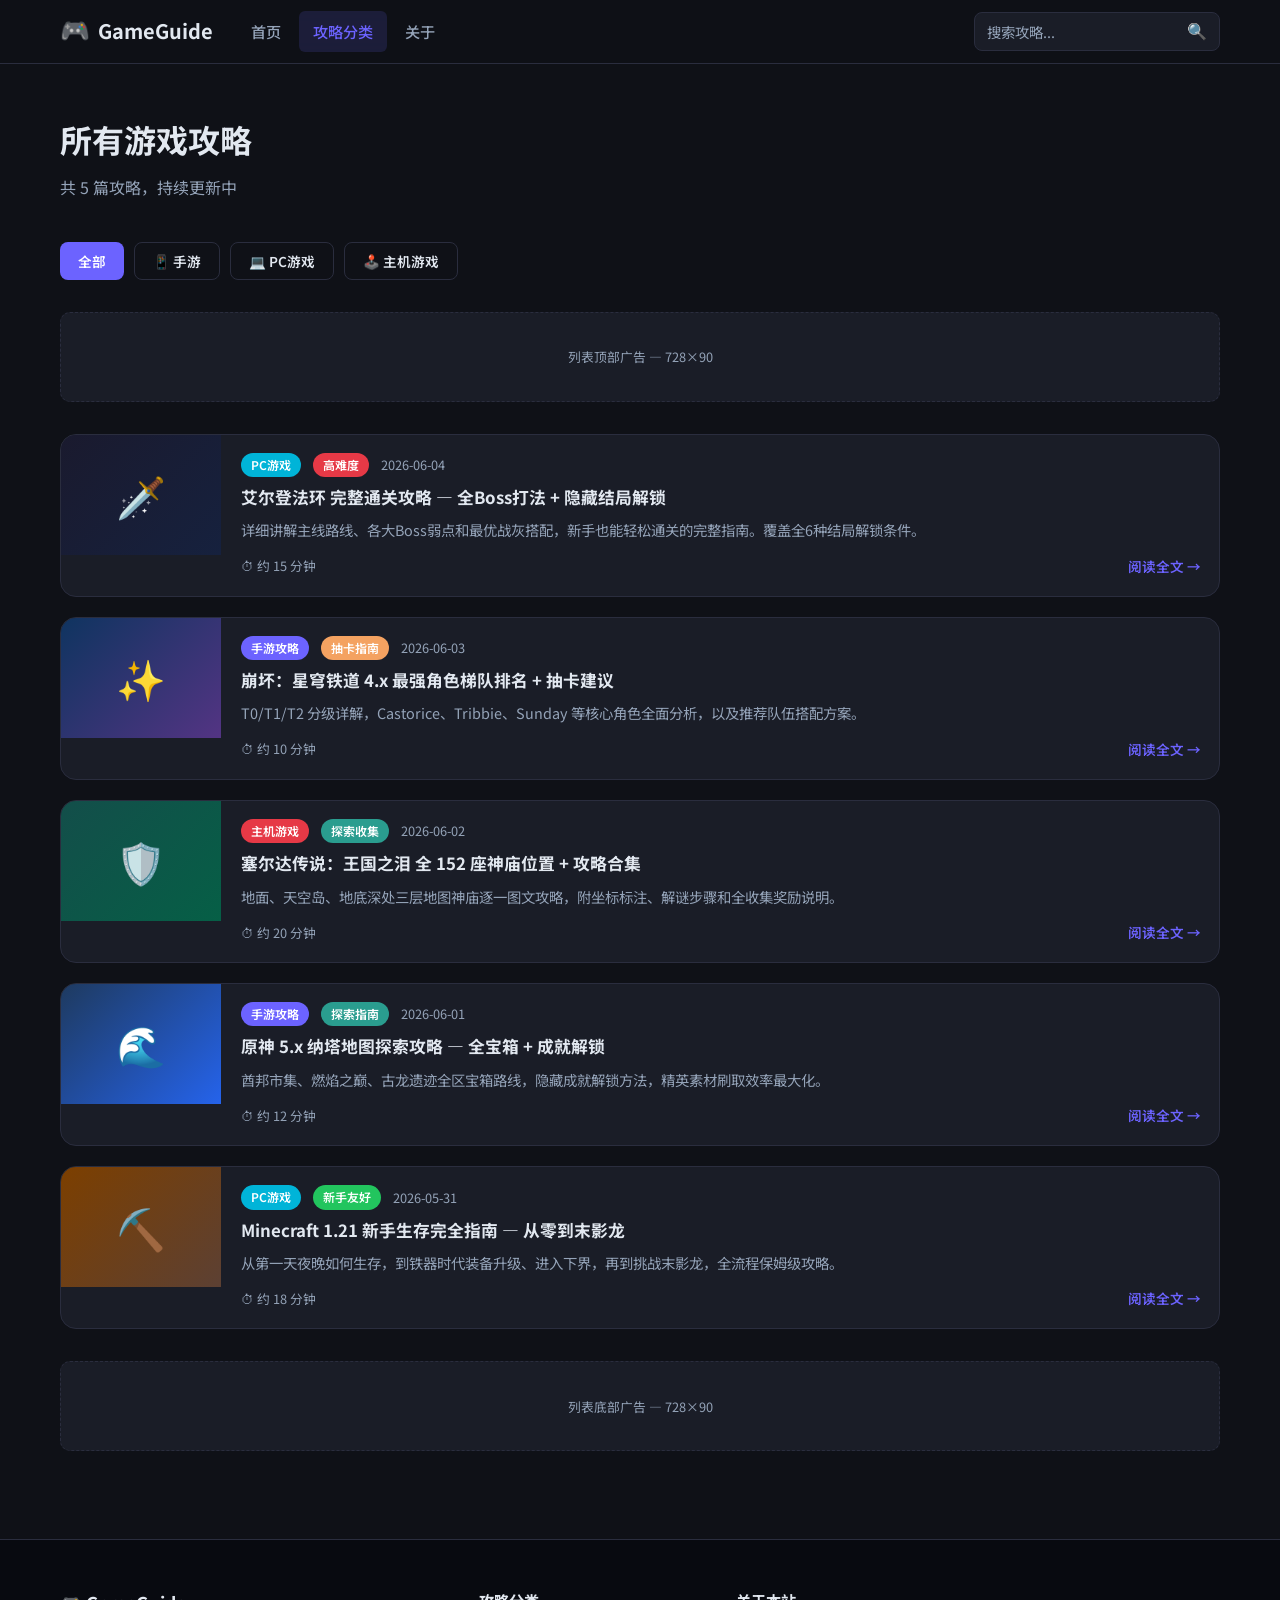
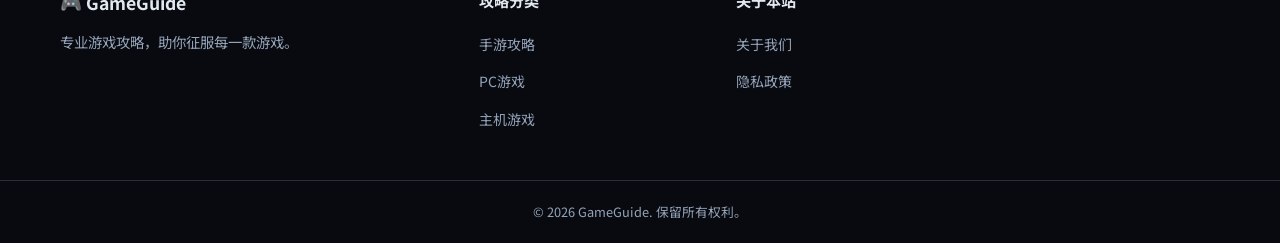
==== guides/index.html @ 256dbe65 "init: game guide website with 5 real guides" ====
<!DOCTYPE html>
<html lang="zh-CN">
<head>
  <meta charset="UTF-8" />
  <meta name="viewport" content="width=device-width, initial-scale=1.0" />
  <meta name="description" content="GameGuide 所有游戏攻略汇总 — 手游、PC、主机三大平台，通关攻略、角色培养、隐藏任务、装备推荐一站搞定。" />
  <meta name="keywords" content="游戏攻略大全,手游攻略,PC游戏攻略,主机游戏攻略" />
  <title>所有攻略 | GameGuide 游戏攻略站</title>
  <link rel="stylesheet" href="../css/style.css" />
  <link href="https://fonts.googleapis.com/css2?family=Noto+Sans+SC:wght@400;500;700&display=swap" rel="stylesheet" />
</head>
<body>

<header class="site-header">
  <div class="container header-inner">
    <a href="../index.html" class="logo"><span class="logo-icon">🎮</span><span class="logo-text">GameGuide</span></a>
    <nav class="main-nav" id="mainNav">
      <ul>
        <li><a href="../index.html">首页</a></li>
        <li class="has-dropdown"><a href="index.html" class="active">攻略分类</a>
          <ul class="dropdown">
            <li><a href="mobile.html">手游攻略</a></li>
            <li><a href="pc.html">PC游戏</a></li>
            <li><a href="console.html">主机游戏</a></li>
            <li><a href="rpg.html">角色扮演</a></li>
          </ul>
        </li>
        <li><a href="../about.html">关于</a></li>
      </ul>
    </nav>
    <div class="header-actions">
      <div class="search-box">
        <input type="search" placeholder="搜索攻略..." id="searchInput" aria-label="搜索" />
        <button type="button" aria-label="搜索">🔍</button>
      </div>
      <button class="nav-toggle" id="navToggle" aria-label="菜单">☰</button>
    </div>
  </div>
</header>

<div class="container" style="padding:48px 20px 64px">
  <h1 style="font-size:2rem;margin-bottom:8px">所有游戏攻略</h1>
  <p style="color:var(--text-muted);margin-bottom:40px">共 5 篇攻略，持续更新中</p>

  <!-- 分类筛选 -->
  <div style="display:flex;gap:10px;flex-wrap:wrap;margin-bottom:32px">
    <button class="btn btn-primary" style="padding:8px 18px;font-size:.85rem" onclick="filterGuides('all')">全部</button>
    <button class="btn btn-outline" style="padding:8px 18px;font-size:.85rem" onclick="filterGuides('mobile')">📱 手游</button>
    <button class="btn btn-outline" style="padding:8px 18px;font-size:.85rem" onclick="filterGuides('pc')">💻 PC游戏</button>
    <button class="btn btn-outline" style="padding:8px 18px;font-size:.85rem" onclick="filterGuides('console')">🕹️ 主机游戏</button>
  </div>

  <div class="ad-unit ad-banner" style="margin-bottom:32px"><div class="ad-placeholder">列表顶部广告 — 728×90</div></div>

  <div class="article-list" id="guideList">

    <article class="article-card" data-category="pc">
      <a href="elden-ring-guide.html" class="article-thumb-link">
        <div class="article-thumb" style="background:linear-gradient(135deg,#1a1a2e,#16213e)"><span class="thumb-icon">🗡️</span></div>
      </a>
      <div class="article-body">
        <div class="article-meta"><span class="tag tag-pc">PC游戏</span><span class="tag" style="background:#e63946">高难度</span><time datetime="2026-06-04">2026-06-04</time></div>
        <h3><a href="elden-ring-guide.html">艾尔登法环 完整通关攻略 — 全Boss打法 + 隐藏结局解锁</a></h3>
        <p>详细讲解主线路线、各大Boss弱点和最优战灰搭配，新手也能轻松通关的完整指南。覆盖全6种结局解锁条件。</p>
        <div class="article-footer"><span class="read-time">⏱ 约 15 分钟</span><a href="elden-ring-guide.html" class="read-more">阅读全文 →</a></div>
      </div>
    </article>

    <article class="article-card" data-category="mobile">
      <a href="honkai-starrail-guide.html" class="article-thumb-link">
        <div class="article-thumb" style="background:linear-gradient(135deg,#0f3460,#533483)"><span class="thumb-icon">✨</span></div>
      </a>
      <div class="article-body">
        <div class="article-meta"><span class="tag tag-mobile">手游攻略</span><span class="tag" style="background:#f4a261">抽卡指南</span><time datetime="2026-06-03">2026-06-03</time></div>
        <h3><a href="honkai-starrail-guide.html">崩坏：星穹铁道 4.x 最强角色梯队排名 + 抽卡建议</a></h3>
        <p>T0/T1/T2 分级详解，Castorice、Tribbie、Sunday 等核心角色全面分析，以及推荐队伍搭配方案。</p>
        <div class="article-footer"><span class="read-time">⏱ 约 10 分钟</span><a href="honkai-starrail-guide.html" class="read-more">阅读全文 →</a></div>
      </div>
    </article>

    <article class="article-card" data-category="console">
      <a href="zelda-totk-guide.html" class="article-thumb-link">
        <div class="article-thumb" style="background:linear-gradient(135deg,#134e4a,#065f46)"><span class="thumb-icon">🛡️</span></div>
      </a>
      <div class="article-body">
        <div class="article-meta"><span class="tag tag-console">主机游戏</span><span class="tag" style="background:#2a9d8f">探索收集</span><time datetime="2026-06-02">2026-06-02</time></div>
        <h3><a href="zelda-totk-guide.html">塞尔达传说：王国之泪 全 152 座神庙位置 + 攻略合集</a></h3>
        <p>地面、天空岛、地底深处三层地图神庙逐一图文攻略，附坐标标注、解谜步骤和全收集奖励说明。</p>
        <div class="article-footer"><span class="read-time">⏱ 约 20 分钟</span><a href="zelda-totk-guide.html" class="read-more">阅读全文 →</a></div>
      </div>
    </article>

    <article class="article-card" data-category="mobile">
      <a href="genshin-guide.html" class="article-thumb-link">
        <div class="article-thumb" style="background:linear-gradient(135deg,#1e3a5f,#2563eb)"><span class="thumb-icon">🌊</span></div>
      </a>
      <div class="article-body">
        <div class="article-meta"><span class="tag tag-mobile">手游攻略</span><span class="tag" style="background:#2a9d8f">探索指南</span><time datetime="2026-06-01">2026-06-01</time></div>
        <h3><a href="genshin-guide.html">原神 5.x 纳塔地图探索攻略 — 全宝箱 + 成就解锁</a></h3>
        <p>酋邦市集、燃焰之巅、古龙遗迹全区宝箱路线，隐藏成就解锁方法，精英素材刷取效率最大化。</p>
        <div class="article-footer"><span class="read-time">⏱ 约 12 分钟</span><a href="genshin-guide.html" class="read-more">阅读全文 →</a></div>
      </div>
    </article>

    <article class="article-card" data-category="pc">
      <a href="minecraft-guide.html" class="article-thumb-link">
        <div class="article-thumb" style="background:linear-gradient(135deg,#7c3f00,#5c4033)"><span class="thumb-icon">⛏️</span></div>
      </a>
      <div class="article-body">
        <div class="article-meta"><span class="tag tag-pc">PC游戏</span><span class="tag" style="background:#22c55e">新手友好</span><time datetime="2026-05-31">2026-05-31</time></div>
        <h3><a href="minecraft-guide.html">Minecraft 1.21 新手生存完全指南 — 从零到末影龙</a></h3>
        <p>从第一天夜晚如何生存，到铁器时代装备升级、进入下界，再到挑战末影龙，全流程保姆级攻略。</p>
        <div class="article-footer"><span class="read-time">⏱ 约 18 分钟</span><a href="minecraft-guide.html" class="read-more">阅读全文 →</a></div>
      </div>
    </article>

  </div>

  <div class="ad-unit ad-banner" style="margin-top:32px"><div class="ad-placeholder">列表底部广告 — 728×90</div></div>
</div>

<footer class="site-footer">
  <div class="container footer-inner">
    <div class="footer-brand"><a href="../index.html" class="logo">🎮 GameGuide</a><p>专业游戏攻略，助你征服每一款游戏。</p></div>
    <div class="footer-links">
      <div class="footer-col"><h4>攻略分类</h4><ul><li><a href="mobile.html">手游攻略</a></li><li><a href="pc.html">PC游戏</a></li><li><a href="console.html">主机游戏</a></li></ul></div>
      <div class="footer-col"><h4>关于本站</h4><ul><li><a href="../about.html">关于我们</a></li><li><a href="../privacy.html">隐私政策</a></li></ul></div>
    </div>
  </div>
  <div class="footer-bottom"><div class="container"><p>© 2026 GameGuide. 保留所有权利。</p></div></div>
</footer>

<script src="../js/main.js"></script>
<script>
function filterGuides(cat) {
  const cards = document.querySelectorAll('#guideList .article-card');
  cards.forEach(function(c) {
    if (cat === 'all' || c.dataset.category === cat) {
      c.style.display = 'flex';
    } else {
      c.style.display = 'none';
    }
  });
}
</script>
</body>
</html>
---- css/style.css ----
/* =====================================================
   GameGuide — 主样式文件
   配色: 深色主题 + 亮色强调
   ===================================================== */

/* --- Reset & Base --- */
*, *::before, *::after { box-sizing: border-box; margin: 0; padding: 0; }

:root {
  --primary:    #6c63ff;
  --primary-dk: #4f46e5;
  --accent:     #f4a261;
  --bg:         #0f1117;
  --bg-card:    #1a1d27;
  --bg-card-hv: #222639;
  --border:     #2a2d3e;
  --text:       #e2e8f0;
  --text-muted: #94a3b8;
  --text-link:  #818cf8;
  --success:    #22c55e;
  --tag-mobile: #6c63ff;
  --tag-pc:     #00b4d8;
  --tag-console:#e63946;
  --radius:     10px;
  --radius-lg:  16px;
  --shadow:     0 4px 20px rgba(0,0,0,.45);
  --font:       'Noto Sans SC', 'PingFang SC', 'Microsoft YaHei', sans-serif;
  --max-w:      1200px;
  --header-h:   64px;
}

html { scroll-behavior: smooth; font-size: 16px; }

body {
  font-family: var(--font);
  background: var(--bg);
  color: var(--text);
  line-height: 1.7;
  -webkit-font-smoothing: antialiased;
}

a { color: var(--text-link); text-decoration: none; }
a:hover { color: var(--primary); }
img { display: block; max-width: 100%; }
ul { list-style: none; }

/* --- Utilities --- */
.container { max-width: var(--max-w); margin: 0 auto; padding: 0 20px; }
.section { padding: 64px 0; }
.accent { color: var(--primary); }

/* ===================== HEADER ===================== */
.site-header {
  position: sticky; top: 0; z-index: 1000;
  background: rgba(15,17,23,.92);
  backdrop-filter: blur(12px);
  -webkit-backdrop-filter: blur(12px);
  border-bottom: 1px solid var(--border);
  height: var(--header-h);
}

.header-inner {
  display: flex; align-items: center; gap: 24px;
  height: 100%;
}

.logo {
  display: flex; align-items: center; gap: 8px;
  font-weight: 700; font-size: 1.25rem;
  color: var(--text) !important;
  white-space: nowrap;
}
.logo-icon { font-size: 1.5rem; font-family: 'Segoe UI Emoji','Apple Color Emoji','Noto Color Emoji','Twemoji Mozilla',sans-serif; }
.logo-text { color: var(--text); }

/* Navigation */
.main-nav { flex: 1; }
.main-nav > ul { display: flex; gap: 4px; align-items: center; }
.main-nav a {
  display: block; padding: 8px 14px;
  color: var(--text-muted); font-size: .95rem; font-weight: 500;
  border-radius: 6px; transition: all .2s;
}
.main-nav a:hover, .main-nav a.active {
  color: var(--text); background: rgba(108,99,255,.15);
}
.main-nav a.active { color: var(--primary); }

/* Dropdown */
.has-dropdown { position: relative; }
.dropdown {
  display: none; position: absolute; top: calc(100% + 8px); left: 0;
  background: var(--bg-card); border: 1px solid var(--border);
  border-radius: var(--radius); padding: 8px; min-width: 160px;
  box-shadow: var(--shadow); z-index: 100;
}
.dropdown li a { padding: 8px 12px; border-radius: 6px; font-size: .9rem; }
.has-dropdown:hover .dropdown { display: block; }

/* Header Actions */
.header-actions { display: flex; align-items: center; gap: 12px; }
.search-box {
  display: flex; align-items: center;
  background: var(--bg-card); border: 1px solid var(--border);
  border-radius: 8px; overflow: hidden; transition: border-color .2s;
}
.search-box:focus-within { border-color: var(--primary); }
.search-box input {
  background: none; border: none; outline: none;
  padding: 8px 12px; color: var(--text); font-size: .9rem;
  width: 200px; font-family: var(--font);
}
.search-box input::placeholder { color: var(--text-muted); }
.search-box button {
  background: none; border: none; cursor: pointer;
  padding: 8px 12px; color: var(--text-muted); font-size: 1rem;
  transition: color .2s;
}
.search-box button:hover { color: var(--primary); }
.nav-toggle { display: none; background: none; border: none; cursor: pointer; color: var(--text); font-size: 1.4rem; }

/* ===================== HERO ===================== */
.hero {
  background: linear-gradient(135deg, #0f1117 0%, #1a1d3a 50%, #0f1117 100%);
  border-bottom: 1px solid var(--border);
  padding: 72px 0 60px;
  position: relative; overflow: hidden;
}
.hero::before {
  content: '';
  position: absolute; inset: 0;
  background: radial-gradient(circle at 70% 50%, rgba(108,99,255,.12) 0%, transparent 60%);
  pointer-events: none;
}
.hero-inner { display: flex; align-items: center; justify-content: space-between; gap: 48px; }
.hero-text { flex: 1; max-width: 560px; }
.hero-text h1 { font-size: clamp(2rem, 4vw, 3rem); font-weight: 700; line-height: 1.2; margin-bottom: 20px; }
.hero-text p { color: var(--text-muted); font-size: 1.1rem; margin-bottom: 32px; max-width: 480px; }
.hero-cta { display: flex; gap: 16px; flex-wrap: wrap; }

/* Buttons */
.btn { display: inline-flex; align-items: center; padding: 12px 28px; border-radius: 8px; font-weight: 600; font-size: .95rem; transition: all .2s; cursor: pointer; border: none; font-family: var(--font); }
.btn-primary { background: var(--primary); color: #fff; }
.btn-primary:hover { background: var(--primary-dk); color: #fff; transform: translateY(-1px); box-shadow: 0 4px 15px rgba(108,99,255,.4); }
.btn-outline { background: transparent; color: var(--text); border: 1px solid var(--border); }
.btn-outline:hover { border-color: var(--primary); color: var(--primary); }

/* Hero Stats */
.hero-stats { display: flex; flex-direction: column; gap: 16px; }
.stat-card {
  background: var(--bg-card); border: 1px solid var(--border);
  border-radius: var(--radius); padding: 20px 28px;
  display: flex; flex-direction: column; align-items: center; text-align: center;
  min-width: 140px;
}
.stat-num { font-size: 2rem; font-weight: 700; color: var(--primary); line-height: 1; }
.stat-label { font-size: .85rem; color: var(--text-muted); margin-top: 4px; }

/* ===================== AD UNITS ===================== */
.ad-unit { margin: 24px 0; }
.ad-banner { text-align: center; }
.ad-placeholder {
  background: var(--bg-card); border: 1px dashed var(--border);
  color: var(--text-muted); font-size: .8rem;
  display: flex; align-items: center; justify-content: center;
  border-radius: var(--radius); height: 90px;
}
.ad-placeholder-square { height: 250px; }
.ad-inline .ad-placeholder { height: 80px; }

/* ===================== CATEGORIES ===================== */
.section-title {
  font-size: 1.6rem; font-weight: 700; margin-bottom: 32px;
  position: relative; padding-bottom: 12px;
}
.section-title::after {
  content: ''; position: absolute; bottom: 0; left: 0;
  width: 48px; height: 3px; background: var(--primary); border-radius: 2px;
}

.category-grid {
  display: grid;
  grid-template-columns: repeat(auto-fill, minmax(180px, 1fr));
  gap: 16px;
}
.category-card {
  background: var(--bg-card); border: 1px solid var(--border);
  border-radius: var(--radius-lg); padding: 28px 20px;
  display: flex; flex-direction: column; align-items: center; gap: 10px;
  text-align: center; transition: all .25s; color: var(--text) !important;
  position: relative; overflow: hidden;
}
.category-card::before {
  content: ''; position: absolute; top: 0; left: 0; right: 0; height: 3px;
  background: var(--cat-color, var(--primary));
}
.category-card:hover {
  border-color: var(--cat-color, var(--primary));
  transform: translateY(-3px); box-shadow: 0 8px 24px rgba(0,0,0,.3);
  background: var(--bg-card-hv);
}
.cat-icon { font-size: 2rem; }
.cat-name { font-weight: 600; font-size: .95rem; }
.cat-count { font-size: .8rem; color: var(--text-muted); }

/* ===================== CONTENT LAYOUT ===================== */
.content-layout {
  display: grid;
  grid-template-columns: 1fr 320px;
  gap: 32px; padding-top: 48px; padding-bottom: 64px;
  align-items: start;
}
.main-content .section-title { margin-bottom: 24px; }

/* Article Cards */
.article-list { display: flex; flex-direction: column; gap: 20px; }
.article-card {
  display: flex; gap: 20px;
  background: var(--bg-card); border: 1px solid var(--border);
  border-radius: var(--radius-lg); overflow: hidden;
  transition: all .25s;
}
.article-card:hover { border-color: var(--primary); box-shadow: 0 4px 20px rgba(108,99,255,.15); }
.article-thumb-link { flex-shrink: 0; }
.article-thumb {
  width: 160px; height: 120px;
  display: flex; align-items: center; justify-content: center;
}
.thumb-icon { font-size: 2.5rem; }
.article-body { padding: 18px 18px 18px 0; display: flex; flex-direction: column; justify-content: space-between; flex: 1; }
.article-meta { display: flex; align-items: center; gap: 12px; margin-bottom: 8px; }
.article-meta time { font-size: .8rem; color: var(--text-muted); }
.article-body h3 { font-size: 1.05rem; line-height: 1.5; margin-bottom: 8px; }
.article-body h3 a { color: var(--text); }
.article-body h3 a:hover { color: var(--primary); }
.article-body > p { font-size: .9rem; color: var(--text-muted); flex: 1; margin-bottom: 12px; display: -webkit-box; -webkit-line-clamp: 2; -webkit-box-orient: vertical; overflow: hidden; }
.article-footer { display: flex; align-items: center; justify-content: space-between; }
.read-time { font-size: .8rem; color: var(--text-muted); }
.read-more { font-size: .85rem; color: var(--primary); font-weight: 600; }
.read-more:hover { color: var(--accent); }

/* Tags */
.tag {
  display: inline-block; padding: 2px 10px;
  border-radius: 20px; font-size: .75rem; font-weight: 600; color: #fff;
}
.tag-mobile  { background: var(--tag-mobile); }
.tag-pc      { background: var(--tag-pc); }
.tag-console { background: var(--tag-console); }
.tag-rpg     { background: var(--accent); }

/* Pagination */
.pagination { display: flex; align-items: center; gap: 8px; margin-top: 32px; flex-wrap: wrap; }
.page-btn {
  display: flex; align-items: center; justify-content: center;
  width: 40px; height: 40px; border-radius: 8px;
  background: var(--bg-card); border: 1px solid var(--border);
  color: var(--text-muted); font-size: .9rem; transition: all .2s;
}
.page-btn:hover, .page-btn.active {
  background: var(--primary); border-color: var(--primary); color: #fff;
}
.page-next { width: auto; padding: 0 16px; }
.page-ellipsis { color: var(--text-muted); }

/* ===================== SIDEBAR ===================== */
.sidebar { position: sticky; top: calc(var(--header-h) + 16px); display: flex; flex-direction: column; gap: 24px; }
.widget {
  background: var(--bg-card); border: 1px solid var(--border);
  border-radius: var(--radius-lg); padding: 20px;
}
.widget-title { font-size: 1rem; font-weight: 700; margin-bottom: 16px; }

.hot-list { display: flex; flex-direction: column; gap: 12px; }
.hot-list li a {
  display: flex; align-items: center; gap: 10px;
  color: var(--text-muted); font-size: .9rem; transition: color .2s;
}
.hot-list li a:hover { color: var(--text); }
.rank {
  display: inline-flex; align-items: center; justify-content: center;
  width: 22px; height: 22px; border-radius: 4px;
  background: var(--border); font-size: .75rem; font-weight: 700;
  flex-shrink: 0;
}
.rank-1 { background: #f59e0b; color: #000; }
.rank-2 { background: #9ca3af; color: #000; }
.rank-3 { background: #b45309; color: #fff; }

.tag-cloud { display: flex; flex-wrap: wrap; gap: 8px; }
.tag-link {
  padding: 4px 12px; background: var(--border); border-radius: 20px;
  font-size: .8rem; color: var(--text-muted); transition: all .2s;
}
.tag-link:hover { background: var(--primary); color: #fff; }

.sticky-ad { position: sticky; top: calc(var(--header-h) + 16px); }
.ad-placeholder[style*="300"] { height: 600px; }

/* ===================== FEATURES ===================== */
.features { background: var(--bg-card); border-top: 1px solid var(--border); border-bottom: 1px solid var(--border); }
.features-grid { display: grid; grid-template-columns: repeat(auto-fill, minmax(220px, 1fr)); gap: 24px; }
.feature-card { text-align: center; padding: 24px 20px; }
.feature-icon { font-size: 2.5rem; display: block; margin-bottom: 16px; }
.feature-card h3 { font-size: 1.05rem; margin-bottom: 10px; }
.feature-card p { color: var(--text-muted); font-size: .9rem; }

/* ===================== FOOTER ===================== */
.site-footer {
  background: #080a10; border-top: 1px solid var(--border);
  padding-top: 48px;
}
.footer-inner {
  display: grid; grid-template-columns: 1fr 2fr; gap: 48px;
  padding-bottom: 48px;
}
.footer-brand .logo { margin-bottom: 12px; font-size: 1.1rem; }
.footer-brand p { font-size: .9rem; color: var(--text-muted); max-width: 260px; }
.footer-links { display: grid; grid-template-columns: repeat(3,1fr); gap: 32px; }
.footer-col h4 { font-size: .95rem; font-weight: 700; margin-bottom: 16px; color: var(--text); }
.footer-col ul { display: flex; flex-direction: column; gap: 10px; }
.footer-col a { color: var(--text-muted); font-size: .875rem; transition: color .2s; }
.footer-col a:hover { color: var(--primary); }
.footer-bottom { border-top: 1px solid var(--border); padding: 20px 0; text-align: center; }
.footer-bottom p { font-size: .8rem; color: var(--text-muted); }

/* ===================== ARTICLE PAGE ===================== */
.article-page-layout {
  display: grid;
  grid-template-columns: 1fr 320px;
  gap: 32px; padding: 48px 0 64px;
}
.article-header { margin-bottom: 32px; }
.article-title { font-size: 2rem; font-weight: 700; line-height: 1.3; margin-bottom: 16px; }
.article-info { display: flex; align-items: center; gap: 16px; color: var(--text-muted); font-size: .85rem; flex-wrap: wrap; }
.article-toc {
  background: var(--bg-card); border: 1px solid var(--border);
  border-radius: var(--radius); padding: 20px; margin-bottom: 32px;
}
.article-toc h4 { margin-bottom: 12px; font-size: .95rem; }
.article-toc ol { padding-left: 20px; display: flex; flex-direction: column; gap: 8px; }
.article-toc a { color: var(--text-muted); font-size: .9rem; }
.article-toc a:hover { color: var(--primary); }
.article-content h2 { font-size: 1.5rem; margin: 40px 0 16px; padding-bottom: 8px; border-bottom: 1px solid var(--border); }
.article-content h3 { font-size: 1.15rem; margin: 28px 0 12px; color: var(--primary); }
.article-content p { margin-bottom: 16px; color: var(--text-muted); line-height: 1.8; }
.article-content ul, .article-content ol { padding-left: 24px; margin-bottom: 16px; display: flex; flex-direction: column; gap: 8px; }
.article-content li { color: var(--text-muted); }
.article-content strong { color: var(--text); }
.article-content blockquote {
  border-left: 3px solid var(--primary); padding: 12px 20px;
  background: rgba(108,99,255,.08); border-radius: 0 8px 8px 0;
  margin: 24px 0; color: var(--text-muted); font-style: italic;
}
.tip-box {
  background: rgba(34,197,94,.1); border: 1px solid rgba(34,197,94,.3);
  border-radius: var(--radius); padding: 16px 20px; margin: 24px 0;
}
.tip-box .tip-title { color: #22c55e; font-weight: 700; margin-bottom: 6px; }

/* ===================== RESPONSIVE ===================== */
@media (max-width: 1024px) {
  .content-layout { grid-template-columns: 1fr 280px; gap: 24px; }
  .article-page-layout { grid-template-columns: 1fr 280px; }
}

@media (max-width: 768px) {
  :root { --header-h: 56px; }

  .nav-toggle { display: block; }
  .main-nav {
    display: none; position: fixed;
    top: var(--header-h); left: 0; right: 0; bottom: 0;
    background: var(--bg-card); overflow-y: auto;
    padding: 24px; z-index: 999;
  }
  .main-nav.open { display: block; }
  .main-nav > ul { flex-direction: column; gap: 0; }
  .main-nav a { padding: 14px 16px; border-bottom: 1px solid var(--border); }
  .dropdown { display: none; position: static; box-shadow: none; border: none; padding-left: 16px; background: transparent; }
  .has-dropdown.open .dropdown { display: block; }
  .search-box input { width: 140px; }

  .hero-inner { flex-direction: column; text-align: center; }
  .hero-text p, .hero-cta { justify-content: center; }
  .hero-stats { flex-direction: row; justify-content: center; }
  .stat-card { min-width: 100px; padding: 14px 18px; }
  .stat-num { font-size: 1.5rem; }

  .content-layout,
  .article-page-layout { grid-template-columns: 1fr; }
  .sidebar { position: static; }
  .sticky-ad { position: static; }

  .article-thumb { width: 100px; height: 80px; }
  .article-body h3 { font-size: .95rem; }

  .footer-inner { grid-template-columns: 1fr; gap: 32px; }
  .footer-links { grid-template-columns: repeat(2,1fr); gap: 24px; }
  .category-grid { grid-template-columns: repeat(3,1fr); }
}

@media (max-width: 480px) {
  .article-card { flex-direction: column; }
  .article-thumb { width: 100%; height: 120px; }
  .article-body { padding: 16px; }
  .category-grid { grid-template-columns: repeat(2,1fr); }
  .footer-links { grid-template-columns: 1fr; }
  .hero-stats { flex-direction: column; }
  .hero-cta { flex-direction: column; }
}
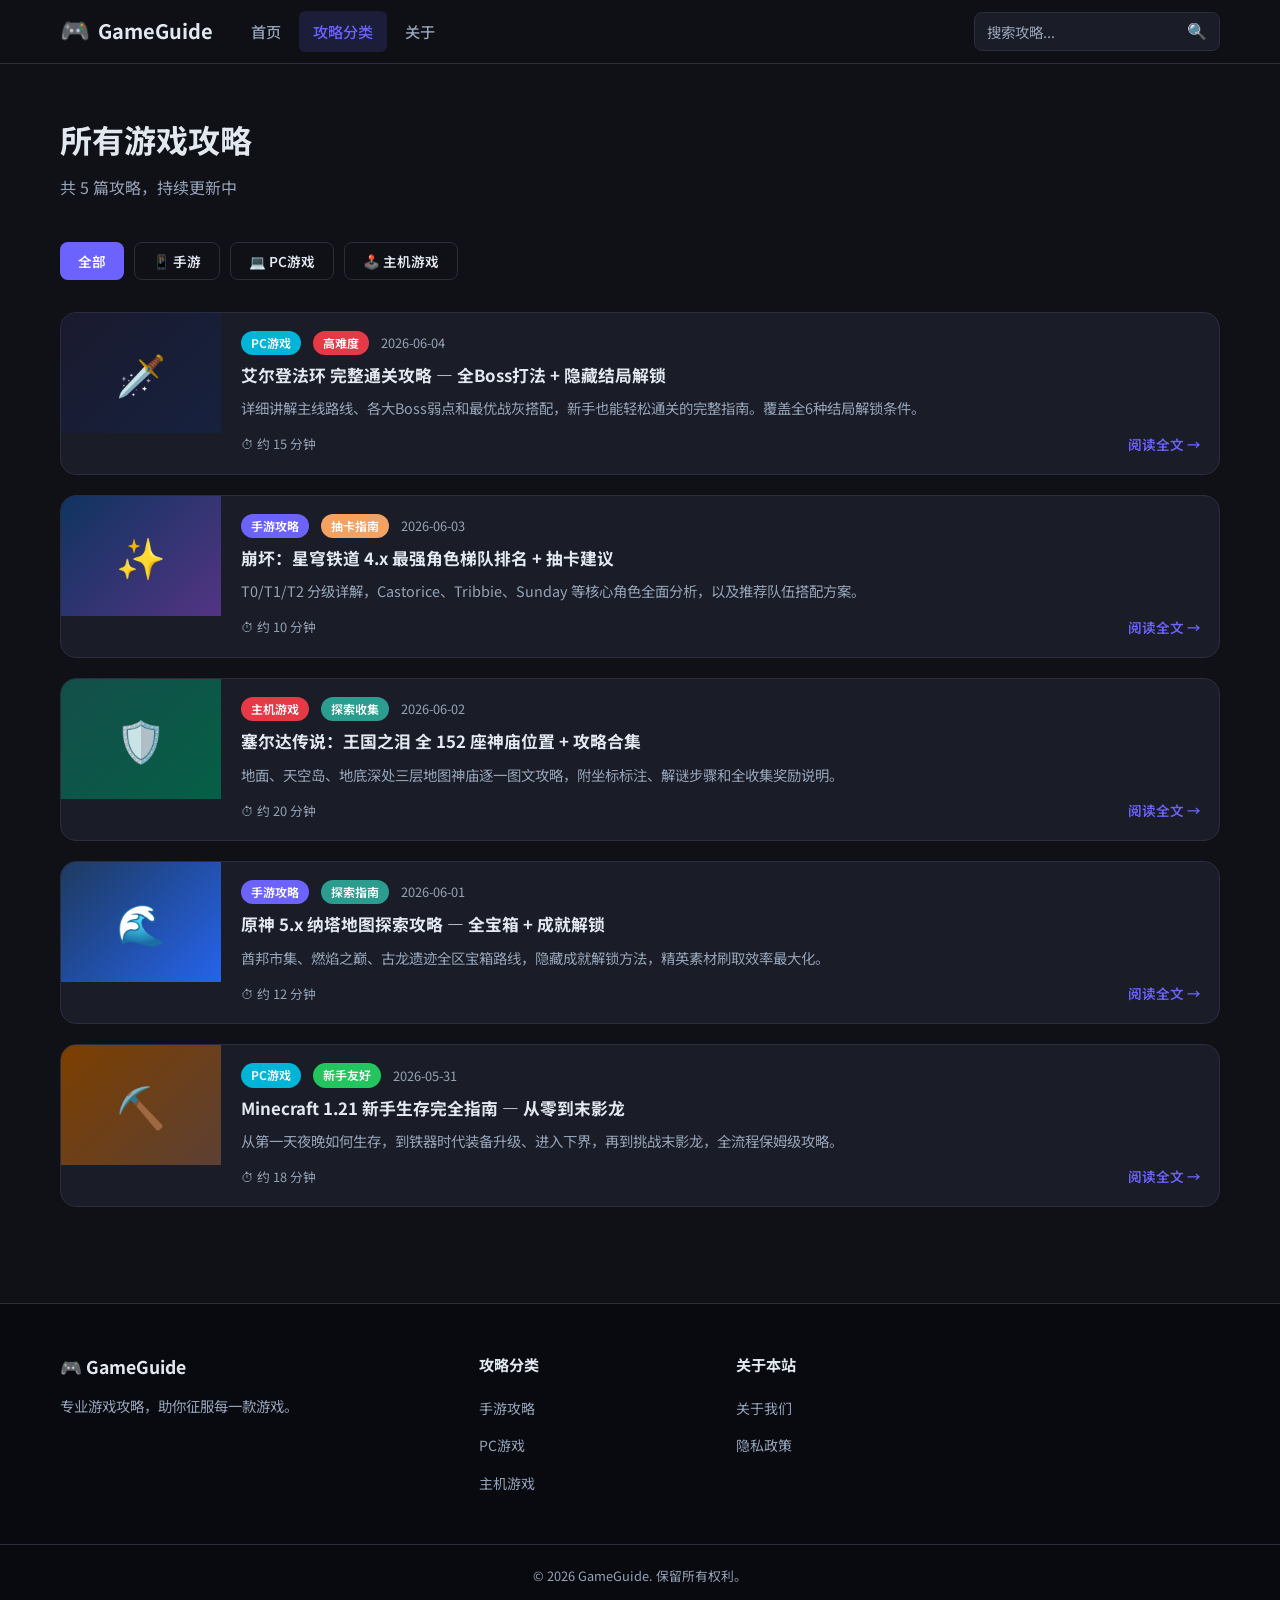
==== commit 00fd7f49: "feat: remove ad placeholders, use AdSense Auto Ads" ====
--- a/guides/index.html
+++ b/guides/index.html
@@ -1,4 +1,4 @@
-<!DOCTYPE html>
+﻿<!DOCTYPE html>
 <html lang="zh-CN">
 <head>
   <meta charset="UTF-8" />
@@ -6,6 +6,7 @@
   <meta name="description" content="GameGuide 所有游戏攻略汇总 — 手游、PC、主机三大平台，通关攻略、角色培养、隐藏任务、装备推荐一站搞定。" />
   <meta name="keywords" content="游戏攻略大全,手游攻略,PC游戏攻略,主机游戏攻略" />
   <title>所有攻略 | GameGuide 游戏攻略站</title>
+  <script async src="https://pagead2.googlesyndication.com/pagead/js/adsbygoogle.js?client=ca-pub-1833967454928396" crossorigin="anonymous"></script>
   <link rel="stylesheet" href="../css/style.css" />
   <link href="https://fonts.googleapis.com/css2?family=Noto+Sans+SC:wght@400;500;700&display=swap" rel="stylesheet" />
 </head>
@@ -50,7 +51,7 @@
     <button class="btn btn-outline" style="padding:8px 18px;font-size:.85rem" onclick="filterGuides('console')">🕹️ 主机游戏</button>
   </div>
 
-  <div class="ad-unit ad-banner" style="margin-bottom:32px"><div class="ad-placeholder">列表顶部广告 — 728×90</div></div>
+  <div class="ad-unit ad-banner" style="margin-bottom:32px"></div>
 
   <div class="article-list" id="guideList">
 
@@ -116,7 +117,7 @@
 
   </div>
 
-  <div class="ad-unit ad-banner" style="margin-top:32px"><div class="ad-placeholder">列表底部广告 — 728×90</div></div>
+  <div class="ad-unit ad-banner" style="margin-top:32px"></div>
 </div>
 
 <footer class="site-footer">
